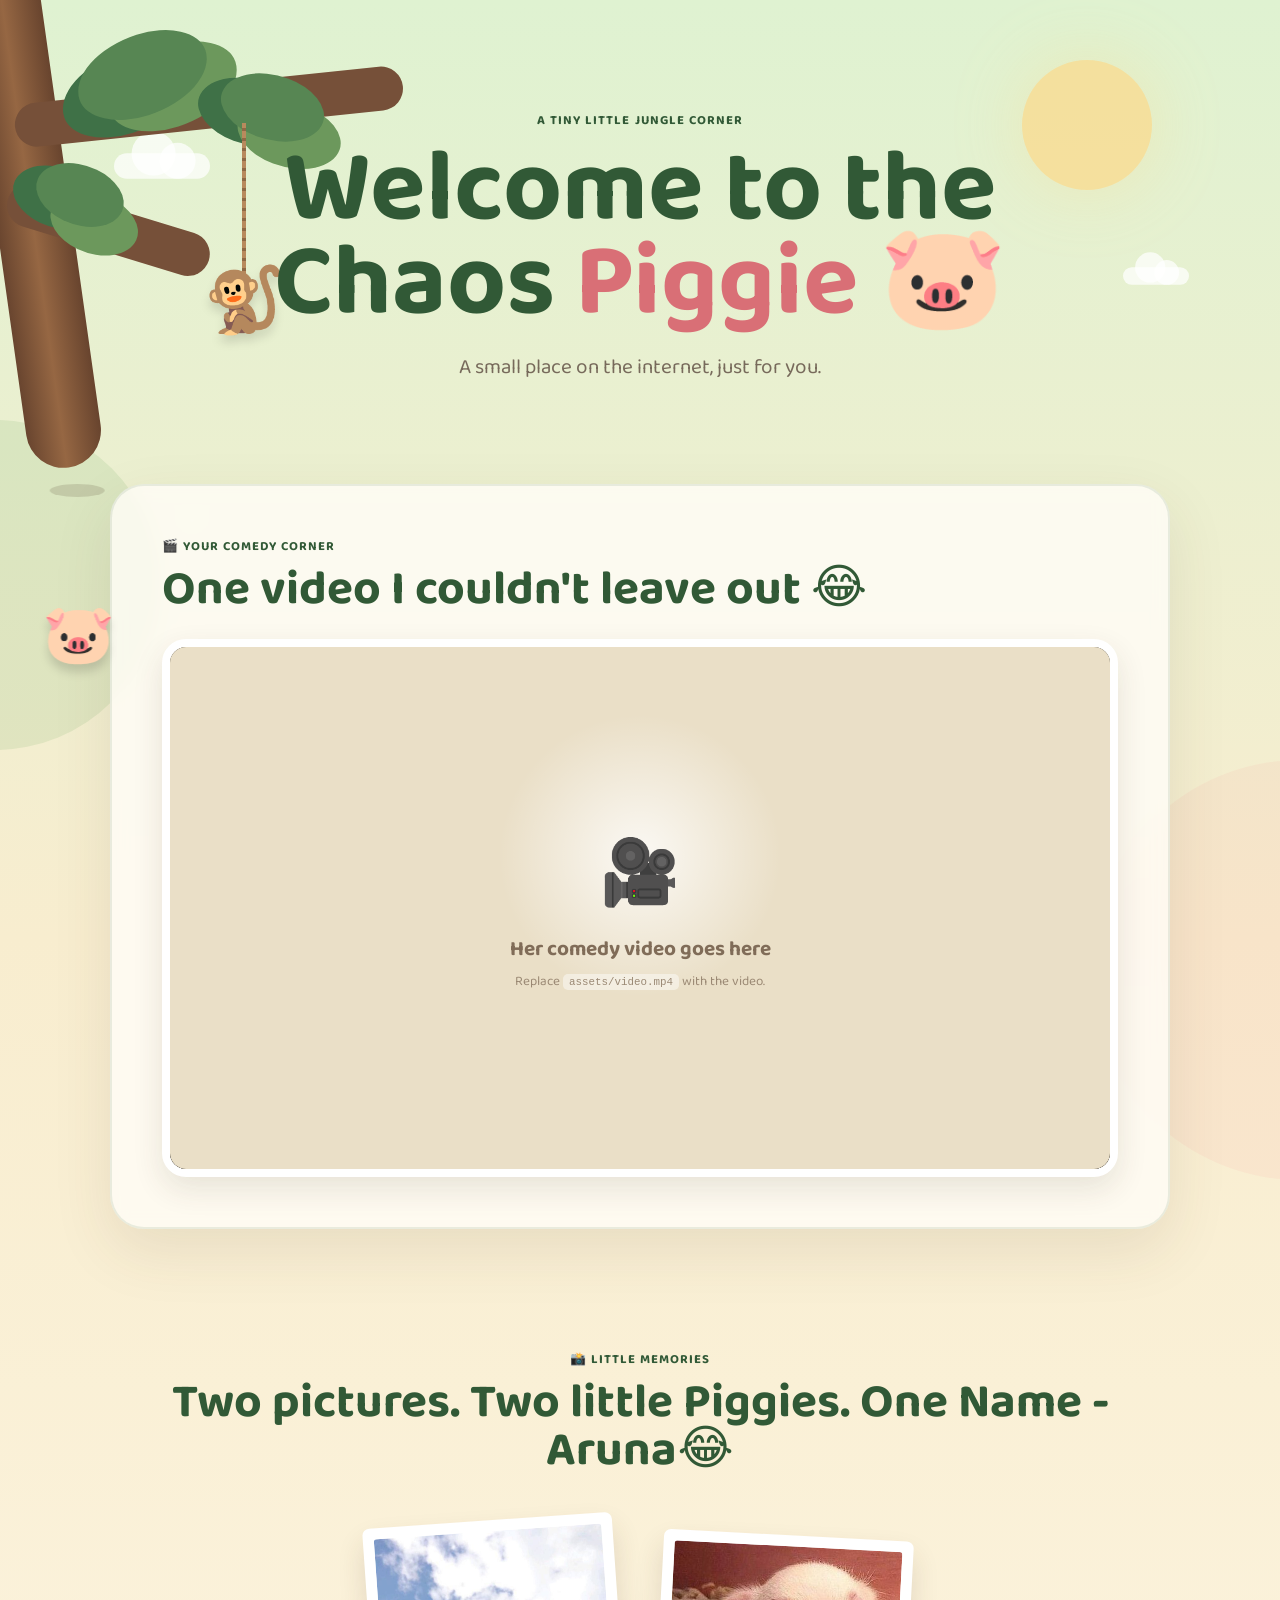
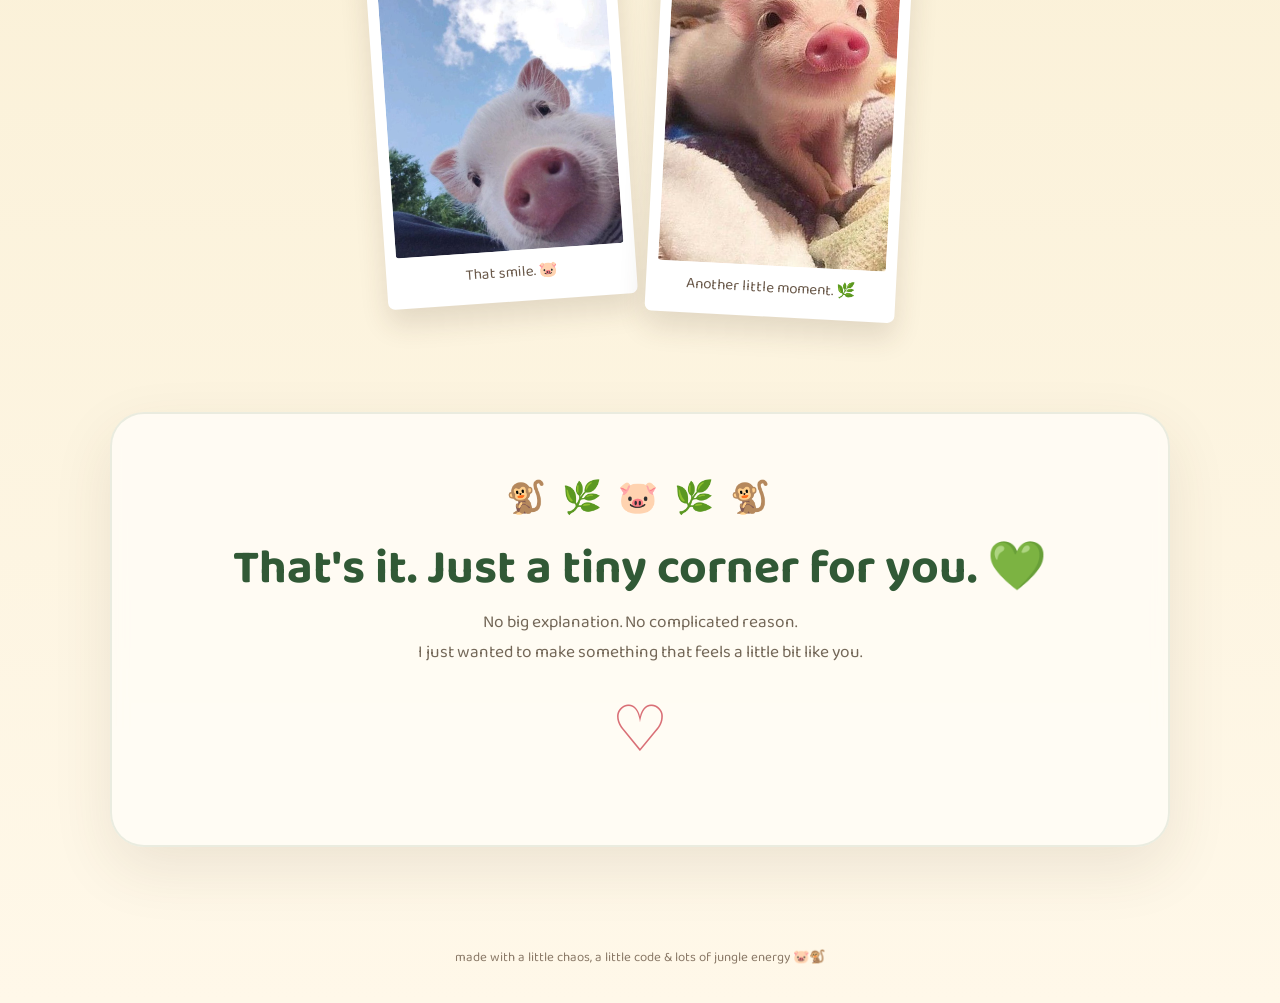
==== index.html @ 899a455a "Add Piggie Monkey website" ====
<!DOCTYPE html>
<html lang="en">
<head>
  <meta charset="UTF-8">
  <meta name="viewport" content="width=device-width, initial-scale=1.0">
  <meta name="description" content="A tiny jungle-themed gift made with love.">
  <title>Piggie & Monkey 🐷🐒</title>
  <link rel="preconnect" href="https://fonts.googleapis.com">
  <link rel="preconnect" href="https://fonts.gstatic.com" crossorigin>
  <link href="https://fonts.googleapis.com/css2?family=Baloo+2:wght@400;500;600;700;800&display=swap" rel="stylesheet">
  <link rel="stylesheet" href="style.css">
</head>
<body>
  <div class="scene">

    <div class="sun"></div>
    <div class="cloud cloud-one"></div>
    <div class="cloud cloud-two"></div>

    <header class="hero">
      <p class="eyebrow">a tiny little jungle corner</p>
      <h1>Welcome to the Chaos <span>Piggie</span> 🐷</h1>
      <p class="subtitle">A small place on the internet, just for you.</p>
    </header>

    <!-- Monkey swinging from the tree -->
    <div class="tree">
      <div class="trunk"></div>
      <div class="branch branch-main"></div>
      <div class="branch branch-small"></div>
      <div class="leaves leaves-one"></div>
      <div class="leaves leaves-two"></div>
      <div class="leaves leaves-three"></div>

      <div class="rope">
        <div class="monkey" aria-label="swinging monkey">🐒</div>
      </div>
    </div>

    <!-- Roaming pig -->
    <div class="piggie" id="piggie" aria-label="roaming pig">🐷</div>
    <div class="pig-shadow" id="pigShadow"></div>

    <main>
      <!-- Video -->
      <section class="card video-card">
        <div class="section-label">🎬 your comedy corner</div>
        <h2>One video I couldn't leave out 😂</h2>

        <div class="video-frame">
          <video id="giftVideo" controls playsinline poster="">
            <source src="assets/video.mp4" type="video/mp4">
            Your browser does not support the video element.
          </video>
          <div class="video-placeholder" id="videoPlaceholder">
            <span>🎥</span>
            <strong>Her comedy video goes here</strong>
            <small>Replace <code>assets/video.mp4</code> with the video.</small>
          </div>
        </div>
      </section>

<!-- Photos -->
<section class="photos-section">
  <div class="section-label">📸 little memories</div>
  <h2>Two pictures. Two little Piggies. One Name - Aruna😂</h2>

  <div class="photo-grid">

    <figure class="photo-card photo-one">
      <img src="assets/photo1.jpeg" alt="Photo 1">
      <figcaption>That smile. 🐷</figcaption>
    </figure>

    <figure class="photo-card photo-two">
      <img src="assets/photo2.jpeg" alt="Photo 2">
      <figcaption>Another little moment. 🌿</figcaption>
    </figure>

  </div>
</section>

      <!-- Ending -->
      <section class="ending-card">
        <div class="little-animals">🐒 🌿 🐷 🌿 🐒</div>
        <h2>That's it. Just a tiny corner for you. 💚</h2>
        <p>
          No big explanation. No complicated reason.<br>
          I just wanted to make something that feels a little bit like you.
        </p>
        <div class="heart">♡</div>
      </section>
    </main>

    <footer>
      made with a little chaos, a little code & lots of jungle energy 🐷🐒
    </footer>
  </div>

  <script src="script.js"></script>
</body>
</html>
---- style.css ----
* {
  box-sizing: border-box;
  margin: 0;
  padding: 0;
}

:root {
  --cream: #fff8e9;
  --cream-dark: #f8eacb;
  --green: #527c52;
  --green-dark: #315936;
  --pink: #f29a9a;
  --pink-dark: #d96f76;
  --brown: #75523b;
  --ink: #40372f;
  --white: #fffdf7;
}
html {
  scroll-behavior: smooth;
}

body {
  font-family: "Baloo 2", system-ui, sans-serif;
  background: var(--cream);
  color: var(--ink);
  overflow-x: hidden;
}

.scene {
  min-height: 100vh;
  position: relative;
  overflow: hidden;
  background:
    radial-gradient(circle at 15% 20%, rgba(255,255,255,.65) 0 4px, transparent 5px),
    radial-gradient(circle at 85% 35%, rgba(255,255,255,.45) 0 3px, transparent 4px),
    linear-gradient(180deg, #dff2d1 0%, #f8edcf 36%, var(--cream) 100%);
}

.scene::before,
.scene::after {
  content: "";
  position: absolute;
  pointer-events: none;
  z-index: 0;
}

.scene::before {
  width: 330px;
  height: 330px;
  left: -170px;
  top: 420px;
  border-radius: 50%;
  background: rgba(126, 171, 105, .16);
}

.scene::after {
  width: 420px;
  height: 420px;
  right: -230px;
  top: 760px;
  border-radius: 50%;
  background: rgba(242, 154, 154, .11);
}

.hero {
  position: relative;
  z-index: 5;
  text-align: center;
  padding: 110px 20px 100px;
  max-width: 900px;
  margin: auto;
}

.eyebrow,
.section-label {
  color: var(--green-dark);
  font-weight: 700;
  letter-spacing: .08em;
  text-transform: uppercase;
  font-size: .8rem;
}

.hero h1 {
  font-size: clamp(3rem, 8vw, 6.5rem);
  line-height: .92;
  margin: 12px 0 20px;
  color: var(--green-dark);
}

.hero h1 span {
  color: var(--pink-dark);
}

.subtitle {
  font-size: clamp(1rem, 2vw, 1.3rem);
  color: #776a5b;
}

.sun {
  position: absolute;
  width: 130px;
  height: 130px;
  top: 60px;
  right: 10%;
  border-radius: 50%;
  background: #ffd783;
  opacity: .65;
  box-shadow: 0 0 70px rgba(255, 215, 131, .5);
}

.cloud {
  position: absolute;
  width: 120px;
  height: 32px;
  border-radius: 50px;
  background: rgba(255,255,255,.72);
  filter: blur(.2px);
}

.cloud::before,
.cloud::after {
  content: "";
  position: absolute;
  background: inherit;
  border-radius: 50%;
}

.cloud::before {
  width: 55px;
  height: 55px;
  left: 22px;
  bottom: 4px;
}

.cloud::after {
  width: 45px;
  height: 45px;
  right: 18px;
  bottom: 0;
}

.cloud-one {
  top: 150px;
  left: 8%;
  transform: scale(.8);
}

.cloud-two {
  top: 260px;
  right: 5%;
  transform: scale(.55);
}

/* TREE + MONKEY */
.tree {
  position: absolute;
  z-index: 4;
  top: 0;
  left: -30px;
  width: 410px;
  height: 570px;
  pointer-events: none;
}

.trunk {
  position: absolute;
  width: 75px;
  height: 520px;
  left: 25px;
  top: -50px;
  border-radius: 45px;
  background: linear-gradient(90deg, #69452f, #966743 48%, #68442e);
  transform: rotate(-8deg);
}

.branch {
  position: absolute;
  height: 44px;
  border-radius: 50px;
  background: #765039;
  transform-origin: left center;
}

.branch-main {
  width: 390px;
  top: 105px;
  left: 45px;
  transform: rotate(-6deg);
}

.branch-small {
  width: 210px;
  top: 177px;
  left: 38px;
  transform: rotate(17deg);
}

.leaves {
  position: absolute;
  border-radius: 55% 45% 55% 45%;
  background: #578653;
  box-shadow: 25px 20px 0 #6c985c, -20px 12px 0 #3f7147;
}

.leaves-one {
  width: 135px;
  height: 80px;
  left: 105px;
  top: 35px;
  transform: rotate(-18deg);
}

.leaves-two {
  width: 105px;
  height: 65px;
  left: 250px;
  top: 75px;
  transform: rotate(20deg);
}

.leaves-three {
  width: 90px;
  height: 60px;
  left: 65px;
  top: 165px;
  transform: rotate(25deg);
}

.rope {
  position: absolute;
  z-index: 3;
  width: 4px;
  height: 185px;
  top: 123px;
  left: 272px;
  background: repeating-linear-gradient(
    0deg,
    #b88a5d 0 7px,
    #8f6845 7px 10px
  );
  transform-origin: top center;
  animation: ropeSwing 2.8s ease-in-out infinite alternate;
}

.monkey {
  position: absolute;
  font-size: 65px;
  left: 50%;
  bottom: -48px;
  transform: translateX(-50%);
  filter: drop-shadow(0 7px 5px rgba(0,0,0,.12));
  animation: monkeyBob 1.4s ease-in-out infinite alternate;
}

@keyframes ropeSwing {
  from { transform: rotate(-5deg); }
  to { transform: rotate(6deg); }
}

@keyframes monkeyBob {
  from { transform: translateX(-50%) rotate(-4deg); }
  to { transform: translateX(-50%) rotate(4deg); }
}

/* ROAMING PIG */
.piggie {
  position: fixed;
  z-index: 20;
  left: 0;
  top: 68%;
  font-size: 58px;
  line-height: 1;
  filter: drop-shadow(0 8px 5px rgba(0,0,0,.14));
  pointer-events: none;
  will-change: transform;
}

.pig-shadow {
  position: fixed;
  z-index: 19;
  width: 55px;
  height: 13px;
  border-radius: 50%;
  background: rgba(75, 55, 42, .16);
  pointer-events: none;
  will-change: transform;
}

/* MAIN CONTENT */
main {
  position: relative;
  z-index: 6;
  width: min(1060px, calc(100% - 32px));
  margin: 0 auto;
}

.card,
.ending-card {
  background: rgba(255, 253, 247, .82);
  border: 2px solid rgba(82, 124, 82, .12);
  border-radius: 34px;
  box-shadow: 0 22px 60px rgba(75, 62, 43, .10);
  backdrop-filter: blur(8px);
}

.video-card {
  padding: clamp(24px, 5vw, 50px);
}

h2 {
  color: var(--green-dark);
  font-size: clamp(1.8rem, 4vw, 3rem);
  line-height: 1;
  margin: 9px 0 25px;
}

.video-frame {
  position: relative;
  width: 100%;
  aspect-ratio: 16 / 9;
  overflow: hidden;
  border-radius: 24px;
  background: #eadfc7;
  border: 8px solid #fff;
  box-shadow: 0 12px 30px rgba(65, 50, 35, .12);
}

.video-frame video {
  display: block;
  width: 100%;
  height: 100%;
  object-fit: cover;
}

.video-placeholder {
  position: absolute;
  inset: 0;
  display: flex;
  flex-direction: column;
  justify-content: center;
  align-items: center;
  gap: 5px;
  color: #806c58;
  background:
    radial-gradient(circle at 50% 40%, rgba(255,255,255,.8), transparent 25%),
    #eadfc7;
  pointer-events: none;
}

.video-placeholder span {
  font-size: 4rem;
}

.video-placeholder strong {
  font-size: 1.3rem;
}

.video-placeholder small {
  opacity: .75;
}

.video-placeholder code {
  background: rgba(255,255,255,.6);
  padding: 2px 6px;
  border-radius: 5px;
}

/* PHOTOS */
.photos-section {
  padding: 120px 0 90px;
  text-align: center;
}

.photos-section h2 {
  margin-bottom: 45px;
}

.photo-grid {
  display: flex;
  justify-content: center;
  align-items: flex-start;
  gap: 30px;
  width: 100%;
  max-width: 850px;
  margin: 0 auto;
}

.photo-card {
  background: #fff;
  padding: 11px 11px 17px;
  border-radius: 7px;
  box-shadow: 0 15px 28px rgba(70, 52, 37, .14);
  transition: transform .3s ease, box-shadow .3s ease;
}

.photo-card {
  width: 250px;
}

.photo-card img {
  display: block;
  width: 100%;
  height: 320px;
  object-fit: cover;
  border-radius: 3px;
}

.photo-card:nth-child(1) { transform: rotate(-4deg); }
.photo-card:nth-child(2) { transform: rotate(3deg) translateY(15px); }

.photo-card:hover {
  transform: translateY(-10px) rotate(0deg) scale(1.03);
  box-shadow: 0 24px 38px rgba(70, 52, 37, .20);
}

.photo-placeholder {
  aspect-ratio: 4 / 5;
  border-radius: 3px;
  background: linear-gradient(145deg, #f9e6d8, #dfeccd);
  display: flex;
  flex-direction: column;
  justify-content: center;
  align-items: center;
  color: #866f5c;
}

.photo-placeholder span {
  font-size: 3rem;
}

.photo-placeholder small {
  font-weight: 700;
  text-transform: uppercase;
  letter-spacing: .1em;
  margin-top: 5px;
}

.photo-card figcaption {
  padding-top: 10px;
  font-size: .95rem;
  color: #695849;
}

/* END */
.ending-card {
  margin: 20px 0 100px;
  padding: 60px 25px;
  text-align: center;
}

.little-animals {
  font-size: 2rem;
  letter-spacing: 5px;
  margin-bottom: 20px;
}

.ending-card h2 {
  margin-bottom: 15px;
}

.ending-card p {
  color: #746858;
  font-size: 1.08rem;
  line-height: 1.7;
}

.heart {
  font-size: 4rem;
  color: var(--pink-dark);
  margin-top: 15px;
  animation: heartBeat 1.8s ease-in-out infinite;
}

@keyframes heartBeat {
  0%, 100% { transform: scale(1); }
  50% { transform: scale(1.15); }
}

footer {
  position: relative;
  z-index: 6;
  text-align: center;
  padding: 0 20px 35px;
  color: #8a7967;
  font-size: .82rem;
}

/* MOBILE */
@media (max-width: 850px) {
  .tree {
    transform: scale(.72);
    transform-origin: top left;
  }

  .hero {
    padding-top: 105px;
    padding-bottom: 90px;
  }

  .photo-grid {
    gap: 24px;
  }

  .photo-card {
    width: 230px;
  }
}

@media (max-width: 560px) {
  .sun {
    width: 90px;
    height: 90px;
    top: 45px;
    right: 7%;
  }

  .tree {
    transform: scale(.55);
    left: -55px;
  }

  .hero {
    padding: 105px 18px 75px;
  }

  .hero h1 {
    font-size: 3.25rem;
  }

  .subtitle {
    font-size: 1rem;
  }

  main {
    width: min(100% - 22px, 1060px);
  }

  .card {
    border-radius: 25px;
  }

  .video-card {
    padding: 18px;
  }

  .video-frame {
    border-width: 5px;
    border-radius: 17px;
  }

  .photo-grid {
    gap: 12px;
  }

  .photo-card {
    width: 46%;
    padding: 7px 7px 12px;
  }

  .photo-card figcaption {
    font-size: .75rem;
  }

  .photo-card img {
    height: 240px;
  }

  .piggie {
    font-size: 45px;
  }

  .pig-shadow {
    width: 43px;
  }

  .ending-card {
    margin-bottom: 65px;
    padding: 45px 18px;
  }
}

@media (prefers-reduced-motion: reduce) {
  *,
  *::before,
  *::after {
    animation-duration: .001ms !important;
    animation-iteration-count: 1 !important;
    scroll-behavior: auto !important;
  }
}
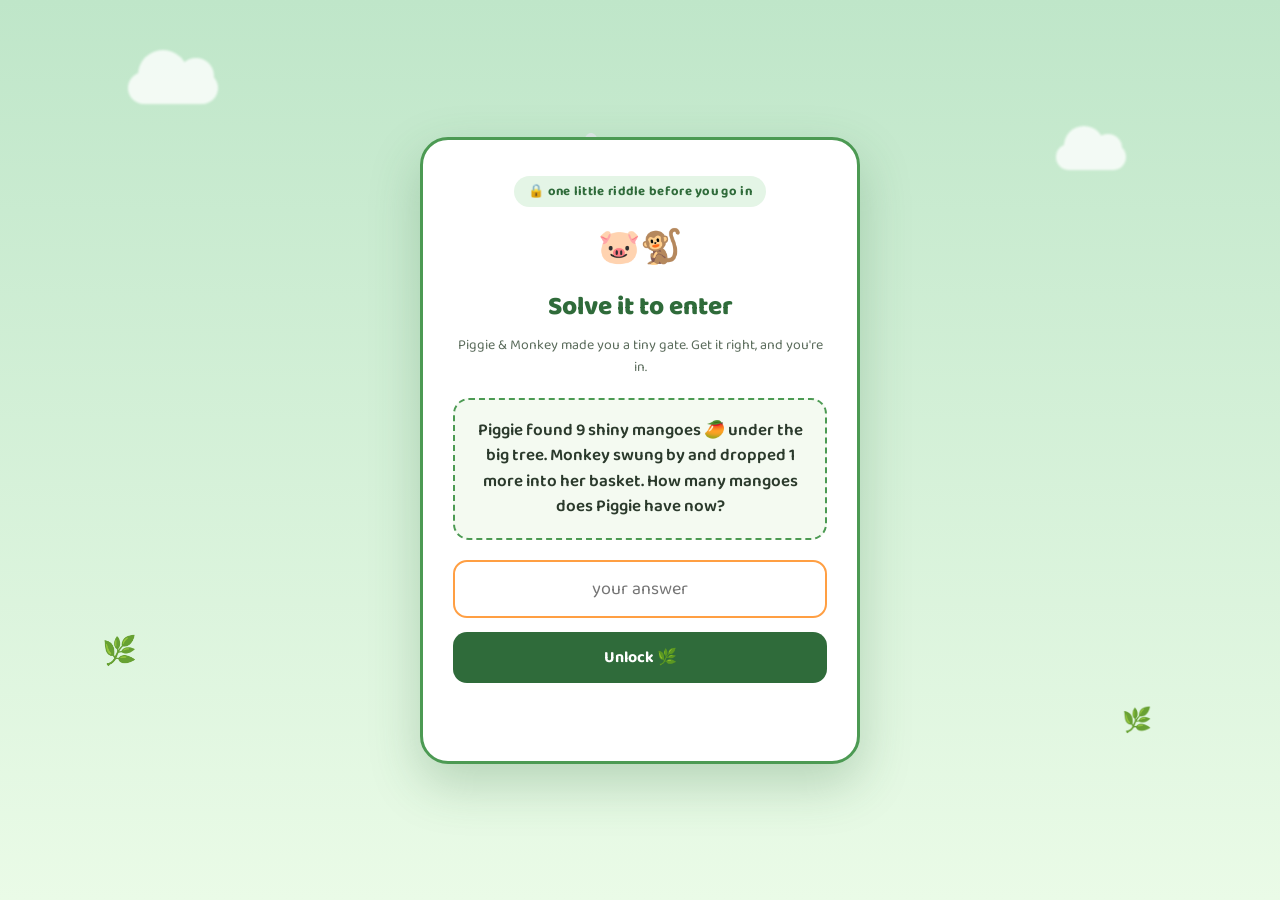
==== commit f02742f2: "landing page" ====
--- a/index.html
+++ b/index.html
@@ -1,102 +1,289 @@
 <!DOCTYPE html>
 <html lang="en">
 <head>
-  <meta charset="UTF-8">
-  <meta name="viewport" content="width=device-width, initial-scale=1.0">
-  <meta name="description" content="A tiny jungle-themed gift made with love.">
-  <title>Piggie & Monkey 🐷🐒</title>
-  <link rel="preconnect" href="https://fonts.googleapis.com">
-  <link rel="preconnect" href="https://fonts.gstatic.com" crossorigin>
-  <link href="https://fonts.googleapis.com/css2?family=Baloo+2:wght@400;500;600;700;800&display=swap" rel="stylesheet">
-  <link rel="stylesheet" href="style.css">
+<meta charset="UTF-8">
+<meta name="viewport" content="width=device-width, initial-scale=1.0">
+<title>A little riddle first 🐷🐒</title>
+<link rel="preconnect" href="https://fonts.googleapis.com">
+<link rel="preconnect" href="https://fonts.gstatic.com" crossorigin>
+<link href="https://fonts.googleapis.com/css2?family=Baloo+2:wght@400;500;600;700;800&display=swap" rel="stylesheet">
+<style>
+  :root{
+    --sky-top:#bfe6c9;
+    --sky-bottom:#eafbe7;
+    --green-dark:#2f6b3a;
+    --green-mid:#4c9a53;
+    --brown:#7a5230;
+    --card-bg:#ffffff;
+    --text:#2b3a2c;
+    --accent:#ff9f43;
+    --error:#e5533d;
+  }
+  *{box-sizing:border-box;}
+  body{
+    margin:0;
+    min-height:100vh;
+    font-family:'Baloo 2', sans-serif;
+    background:linear-gradient(180deg,var(--sky-top),var(--sky-bottom));
+    display:flex;
+    align-items:center;
+    justify-content:center;
+    padding:24px;
+    overflow:hidden;
+    position:relative;
+  }
+  .cloud{
+    position:absolute;
+    background:#fff;
+    border-radius:50px;
+    opacity:.8;
+    filter:blur(1px);
+  }
+  .cloud::before,.cloud::after{
+    content:"";
+    position:absolute;
+    background:#fff;
+    border-radius:50%;
+  }
+  .cloud-a{width:90px;height:32px;top:8%;left:10%;}
+  .cloud-a::before{width:50px;height:50px;top:-22px;left:10px;}
+  .cloud-a::after{width:36px;height:36px;top:-14px;left:50px;}
+  .cloud-b{width:70px;height:26px;top:16%;right:12%;}
+  .cloud-b::before{width:40px;height:40px;top:-18px;left:8px;}
+  .cloud-b::after{width:28px;height:28px;top:-10px;left:38px;}
+ 
+  .float-emoji{
+    position:absolute;
+    font-size:28px;
+    opacity:.9;
+    animation:bob 3.5s ease-in-out infinite;
+  }
+  .e1{top:70%;left:8%;animation-delay:0s;}
+  .e2{top:78%;right:10%;animation-delay:.8s;font-size:24px;}
+  .e3{top:14%;left:45%;animation-delay:1.4s;font-size:20px;}
+  @keyframes bob{
+    0%,100%{transform:translateY(0);}
+    50%{transform:translateY(-12px);}
+  }
+ 
+  .card{
+    background:var(--card-bg);
+    border-radius:28px;
+    padding:36px 30px;
+    max-width:440px;
+    width:100%;
+    box-shadow:0 20px 50px rgba(47,107,58,.25);
+    text-align:center;
+    position:relative;
+    z-index:2;
+    border:3px solid var(--green-mid);
+  }
+  .card.shake{animation:shake .45s;}
+  @keyframes shake{
+    10%,90%{transform:translateX(-3px);}
+    20%,80%{transform:translateX(6px);}
+    30%,50%,70%{transform:translateX(-10px);}
+    40%,60%{transform:translateX(10px);}
+  }
+ 
+  .badge{
+    font-size:13px;
+    font-weight:700;
+    color:var(--green-dark);
+    background:#e4f5e6;
+    display:inline-block;
+    padding:5px 14px;
+    border-radius:20px;
+    margin-bottom:14px;
+    letter-spacing:.3px;
+  }
+  h1{
+    margin:0 0 6px;
+    font-size:26px;
+    color:var(--green-dark);
+    font-weight:800;
+  }
+  .sub{
+    margin:0 0 20px;
+    font-size:14px;
+    color:#5a6b5b;
+  }
+  .emojis{
+    font-size:34px;
+    margin-bottom:10px;
+  }
+  .problem{
+    background:#f4faf1;
+    border-radius:16px;
+    padding:18px 16px;
+    font-size:17px;
+    line-height:1.5;
+    color:var(--text);
+    margin-bottom:20px;
+    font-weight:600;
+    border:2px dashed var(--green-mid);
+  }
+  input[type="number"]{
+    width:100%;
+    padding:13px 16px;
+    font-size:18px;
+    font-family:inherit;
+    border:2px solid var(--green-mid);
+    border-radius:14px;
+    outline:none;
+    text-align:center;
+    margin-bottom:14px;
+    color:var(--text);
+  }
+  input[type="number"]::-webkit-outer-spin-button,
+  input[type="number"]::-webkit-inner-spin-button{-webkit-appearance:none;margin:0;}
+  input[type="number"]:focus{border-color:var(--accent);}
+ 
+  button{
+    width:100%;
+    padding:13px;
+    font-family:inherit;
+    font-size:16px;
+    font-weight:700;
+    color:#fff;
+    background:var(--green-dark);
+    border:none;
+    border-radius:14px;
+    cursor:pointer;
+    transition:transform .15s ease, background .2s ease;
+  }
+  button:hover{background:var(--green-mid);}
+  button:active{transform:scale(.97);}
+ 
+  .msg{
+    min-height:20px;
+    margin-top:12px;
+    font-size:14px;
+    font-weight:700;
+  }
+  .msg.error{color:var(--error);}
+  .msg.success{color:var(--green-dark);}
+ 
+  .attempts{
+    margin-top:10px;
+    font-size:12px;
+    color:#8a978b;
+  }
+</style>
 </head>
 <body>
-  <div class="scene">
-
-    <div class="sun"></div>
-    <div class="cloud cloud-one"></div>
-    <div class="cloud cloud-two"></div>
-
-    <header class="hero">
-      <p class="eyebrow">a tiny little jungle corner</p>
-      <h1>Welcome to the Chaos <span>Piggie</span> 🐷</h1>
-      <p class="subtitle">A small place on the internet, just for you.</p>
-    </header>
-
-    <!-- Monkey swinging from the tree -->
-    <div class="tree">
-      <div class="trunk"></div>
-      <div class="branch branch-main"></div>
-      <div class="branch branch-small"></div>
-      <div class="leaves leaves-one"></div>
-      <div class="leaves leaves-two"></div>
-      <div class="leaves leaves-three"></div>
-
-      <div class="rope">
-        <div class="monkey" aria-label="swinging monkey">🐒</div>
-      </div>
-    </div>
-
-    <!-- Roaming pig -->
-    <div class="piggie" id="piggie" aria-label="roaming pig">🐷</div>
-    <div class="pig-shadow" id="pigShadow"></div>
-
-    <main>
-      <!-- Video -->
-      <section class="card video-card">
-        <div class="section-label">🎬 your comedy corner</div>
-        <h2>One video I couldn't leave out 😂</h2>
-
-        <div class="video-frame">
-          <video id="giftVideo" controls playsinline poster="">
-            <source src="assets/video.mp4" type="video/mp4">
-            Your browser does not support the video element.
-          </video>
-          <div class="video-placeholder" id="videoPlaceholder">
-            <span>🎥</span>
-            <strong>Her comedy video goes here</strong>
-            <small>Replace <code>assets/video.mp4</code> with the video.</small>
-          </div>
-        </div>
-      </section>
-
-<!-- Photos -->
-<section class="photos-section">
-  <div class="section-label">📸 little memories</div>
-  <h2>Two pictures. Two little Piggies. One Name - Aruna😂</h2>
-
-  <div class="photo-grid">
-
-    <figure class="photo-card photo-one">
-      <img src="assets/photo1.jpeg" alt="Photo 1">
-      <figcaption>That smile. 🐷</figcaption>
-    </figure>
-
-    <figure class="photo-card photo-two">
-      <img src="assets/photo2.jpeg" alt="Photo 2">
-      <figcaption>Another little moment. 🌿</figcaption>
-    </figure>
-
+ 
+  <div class="cloud cloud-a"></div>
+  <div class="cloud cloud-b"></div>
+  <div class="float-emoji e1">🌿</div>
+  <div class="float-emoji e2">🌿</div>
+  <div class="float-emoji e3">☁️</div>
+ 
+  <div class="card" id="card">
+    <div class="badge">🔒 one little riddle before you go in</div>
+    <div class="emojis">🐷🐒</div>
+    <h1>Solve it to enter</h1>
+    <p class="sub">Piggie & Monkey made you a tiny gate. Get it right, and you're in.</p>
+ 
+    <div class="problem" id="problem"></div>
+ 
+    <form id="answerForm" autocomplete="off">
+      <input type="number" id="answerInput" placeholder="your answer" required inputmode="numeric">
+      <button type="submit">Unlock 🌿</button>
+    </form>
+ 
+    <div class="msg" id="msg"></div>
+    <div class="attempts" id="attempts"></div>
   </div>
-</section>
-
-      <!-- Ending -->
-      <section class="ending-card">
-        <div class="little-animals">🐒 🌿 🐷 🌿 🐒</div>
-        <h2>That's it. Just a tiny corner for you. 💚</h2>
-        <p>
-          No big explanation. No complicated reason.<br>
-          I just wanted to make something that feels a little bit like you.
-        </p>
-        <div class="heart">♡</div>
-      </section>
-    </main>
-
-    <footer>
-      made with a little chaos, a little code & lots of jungle energy 🐷🐒
-    </footer>
-  </div>
-
-  <script src="script.js"></script>
+ 
+<script>
+const card = document.getElementById("card");
+const problemEl = document.getElementById("problem");
+const form = document.getElementById("answerForm");
+const input = document.getElementById("answerInput");
+const msg = document.getElementById("msg");
+const attemptsEl = document.getElementById("attempts");
+ 
+let currentAnswer = 0;
+let wrongCount = 0;
+ 
+const templates = [
+  (a,b) => ({
+    text: `Piggie found ${a} shiny mangoes 🥭 under the big tree. Monkey swung by and dropped ${b} more into her basket. How many mangoes does Piggie have now?`,
+    answer: a + b
+  }),
+  (a,b) => ({
+    text: `Monkey was swinging on ${a} vines 🐒. Piggie accidentally bumped ${b} of them loose. How many vines is Monkey still swinging on?`,
+    answer: a - b
+  }),
+  (a,b) => ({
+    text: `Piggie is roaming the yard and finds ${a} little groups of acorns, with ${b} acorns in each group. How many acorns did Piggie collect in total?`,
+    answer: a * b
+  }),
+  (a,b) => ({
+    text: `Monkey tossed ${a} coconuts down to Piggie, but Piggie only managed to catch ${b} of them. How many coconuts rolled away into the jungle?`,
+    answer: a - b
+  }),
+  (a,b) => ({
+    text: `There are ${a} bananas 🍌 hanging from Monkey's tree. Piggie sneaks off with ${b} of them while Monkey isn't looking. How many bananas are left on the tree?`,
+    answer: a - b
+  }),
+  (a,b) => ({
+    text: `Piggie hid ${a} treats in the grass, and Monkey hid ${b} more nearby. How many treats are hidden in total?`,
+    answer: a + b
+  })
+];
+ 
+function randInt(min, max){
+  return Math.floor(Math.random() * (max - min + 1)) + min;
+}
+ 
+function newProblem(){
+  const a = randInt(3, 20);
+  let b = randInt(1, 12);
+ 
+  const pick = templates[randInt(0, templates.length - 1)];
+  // Avoid negative results for subtraction-style problems
+  const test = pick(a, b);
+  let final = test;
+ 
+  if (final.answer < 0) {
+    final = pick(b, a); // swap so subtraction stays non-negative-ish
+  }
+ 
+  currentAnswer = final.answer;
+  problemEl.textContent = final.text;
+  input.value = "";
+  input.focus();
+}
+ 
+newProblem();
+ 
+form.addEventListener("submit", (e) => {
+  e.preventDefault();
+  const userAnswer = parseInt(input.value, 10);
+ 
+  if (userAnswer === currentAnswer) {
+    msg.textContent = "That's right! Opening the gate... 🌿🐷🐒";
+    msg.className = "msg success";
+    form.querySelector("button").disabled = true;
+    setTimeout(() => {
+      window.location.href = "home.html";
+    }, 900);
+  } else {
+    wrongCount++;
+    msg.textContent = "Not quite — here's a new one 🐒";
+    msg.className = "msg error";
+    attemptsEl.textContent = `attempts: ${wrongCount}`;
+ 
+    card.classList.remove("shake");
+    void card.offsetWidth; // restart animation
+    card.classList.add("shake");
+ 
+    newProblem();
+  }
+});
+</script>
+ 
 </body>
-</html>
+</html>
